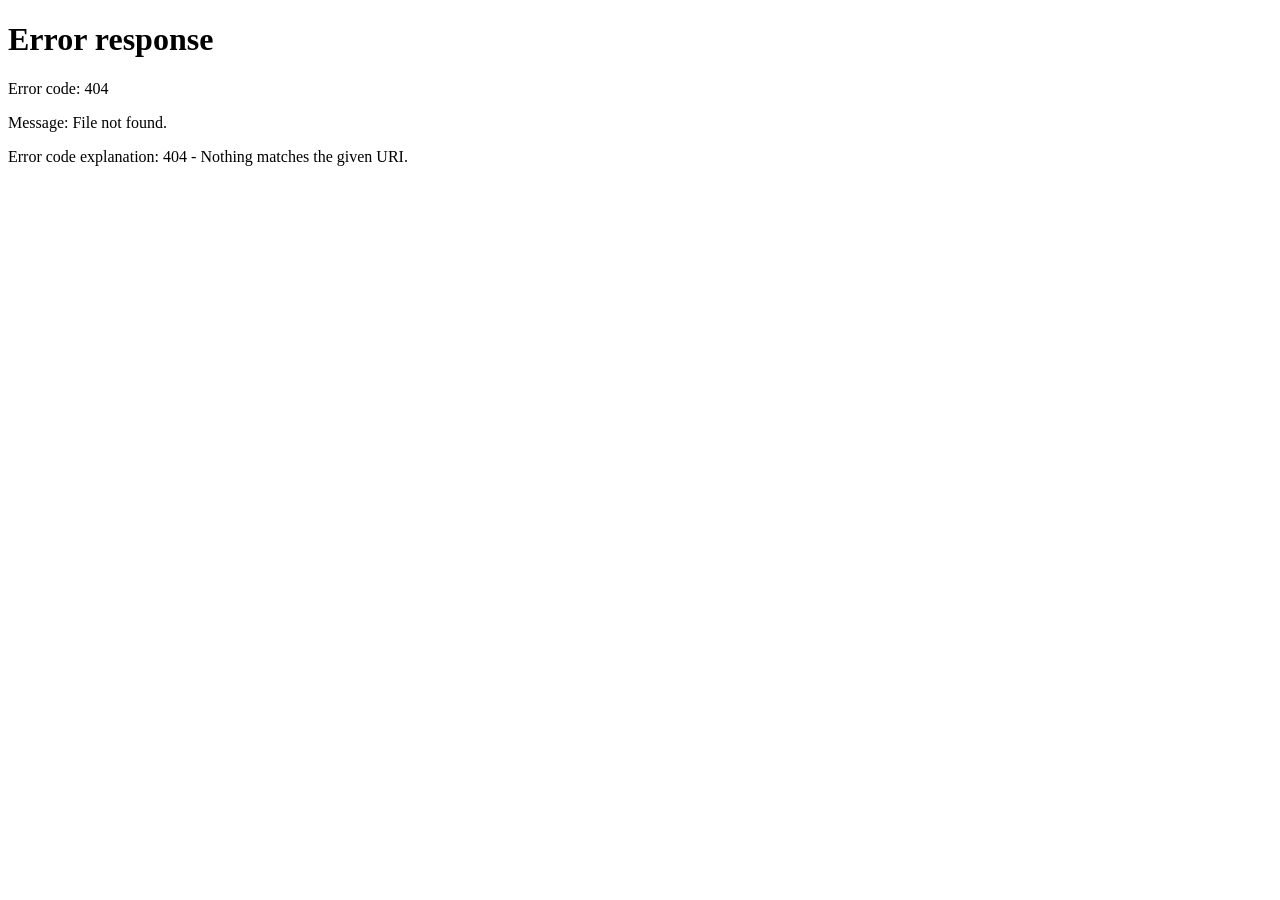
==== final/frontend/index.html @ 2bfef837 "feat(ingest): add NewsData.io real news ingestion, deduplication, and candidate integration" ====
<!doctype html>
<html lang="en">
  <head>
    <meta charset="UTF-8" />
    <meta name="viewport" content="width=device-width, initial-scale=1.0" />
    <meta name="theme-color" content="#0e0e0d" />
    <title>NeuroFeed</title>
    <link rel="preconnect" href="https://fonts.googleapis.com" />
    <link rel="preconnect" href="https://fonts.gstatic.com" crossorigin />
    <link href="https://fonts.googleapis.com/css2?family=Source+Serif+4:opsz,wght@8..60,400;8..60,600;8..60,700;8..60,900&family=Source+Sans+3:wght@400;500;600;700&display=swap" rel="stylesheet" />
    <link rel="stylesheet" href="styles.css" />
  </head>
  <body>
    <div class="app-layout">
    <!-- SIDEBAR — category quick-links, only relevant once the feed is open -->
    <aside class="sidebar hidden" id="sidebar">
      <div class="sidebar-brand">NeuroFeed</div>
      <nav class="sidebar-nav" id="sidebarCategories"></nav>
    </aside>
    <main class="shell">

      <!-- ░░ ONBOARDING ░░ -->
      <section class="panel onboarding" id="onboarding">
        <div class="ob-hero">
          <p class="ob-kicker">NeuroFeed</p>
          <h1>News that reads <em>you</em>.</h1>
          <p class="lede">Your feed adapts after every article you read — shaped quietly by attention, mood, time of day and location.</p>
        </div>

        <form id="onboardForm" class="form">
          <div class="form-section-label">Identity</div>
          <label>
            User ID
            <input name="user_id" placeholder="Leave blank to auto-generate" list="userOptions" />
            <datalist id="userOptions"></datalist>
          </label>

          <div class="form-section-label">Interests</div>
          <div id="interestOptions" class="checkbox-grid"></div>

          <div class="form-section-label">Context</div>
          <div class="grid-2">
            <label>
              Mood
              <input name="mood" placeholder="focused, curious…" value="curious" />
            </label>
            <label>
              Minutes available
              <input name="time_available" type="number" value="12" min="1" max="120" />
            </label>
          </div>
          <div class="grid-2">
            <label>
              Time of day
              <select name="time_of_day">
                <option>morning</option>
                <option>afternoon</option>
                <option>evening</option>
                <option>late_night</option>
              </select>
            </label>
            <label>
              Location
              <input name="location" value="India" />
            </label>
          </div>

          <div class="form-section-label">Tuning</div>
          <label>
            Exploration preference
            <div class="slider-row">
              <span class="slider-lo">Focused</span>
              <input name="exploration_preference" type="range" min="0" max="1" step="0.05" value="0.25" />
              <span class="slider-hi">Exploratory</span>
            </div>
          </label>
          <label>
            Sample click category
            <input name="sample_click" placeholder="technology" value="technology" />
          </label>

          <button type="submit" class="btn-primary btn-lg">Open my feed →</button>
        </form>
      </section>

      <!-- ░░ FEED ░░ -->
      <section class="feed hidden" id="feed">

        <!-- MASTHEAD -->
        <header class="masthead">
          <div class="masthead-row">
            <span class="wordmark">NeuroFeed</span>
            <div class="user-menu" id="userMenu">
              <button class="btn-user" id="userMenuBtn" type="button">
                <span id="userEmail">User</span>
              </button>
              <div class="menu-dropdown" id="menuDropdown" style="display: none;">
                <a href="#" id="meLink" class="menu-item">Me</a>
                <a href="#" id="settingsLink" class="menu-item">Settings</a>
                <a href="#" id="logoutLink" class="menu-item">Logout</a>
              </div>
            </div>
          </div>
          <div class="masthead-rule"></div>
        </header>

        <!-- MOOD BAR — tunes recommendations to how the user feels right now -->
        <section class="mood-bar">
          <span class="mood-bar-label">Feeling</span>
          <div class="mood-chips" id="moodChips"></div>
          <span class="mood-tuned hidden" id="moodTuned"></span>
        </section>

        <!-- LIVE NEWS — real articles via NewsAPI.org, opens the original source -->
        <section class="live-news-section hidden" id="liveNewsSection">
          <div class="live-news-head">
            <span class="live-dot small"></span>
            <h2>Live News</h2>
          </div>
          <div class="live-news-row" id="liveNewsRow"></div>
        </section>

        <!-- TRENDING NOW -->
        <section class="trending-section hidden" id="trendingSection">
          <div class="trending-head">
            <h2>Trending Now</h2>
          </div>
          <div class="trending-row" id="trendingRow"></div>
        </section>

        <!-- HERO ARTICLE — immersive full-bleed card: headline/excerpt/stats
             overlaid on the image via a bottom scrim, actions in a solid
             footer strip below (buttons need real contrast, not a busy
             gradient background). -->
        <article class="hero-article" id="card">
          <div class="hero-visual" id="heroVisual">
            <div class="hero-scrim"></div>
            <span class="live-badge"><span class="live-dot"></span>LIVE</span>
            <span class="hero-cat-watermark" id="heroWatermark">News</span>

            <div class="hero-overlay">
              <span id="category" class="hero-badge">Category</span>
              <h1 id="headline">Ready when you are.</h1>

              <div class="byline-row">
                <span class="byline" id="byline">NEUROFEED DESK</span>
                <span class="byline-sep">·</span>
                <span id="readTimer" class="byline-timer">just now</span>
              </div>

              <p id="abstract">Open your feed to get your first recommendation.</p>

              <div class="hero-stats" id="heroStats">
                <span class="hero-stat"><span class="hero-stat-icon">⏱</span><span id="statReadTime">– min read</span></span>
                <span class="hero-stat"><span class="hero-stat-icon">🎯</span><span id="statMatch">– match</span></span>
                <span class="hero-stat hero-stat-trending hidden" id="statTrending"><span class="hero-stat-icon">🔥</span>Trending</span>
              </div>
            </div>
          </div>

          <div class="hero-footer">
            <a id="url" href="#" target="_blank" rel="noreferrer" class="read-link hidden">Read full article ↗</a>

            <!-- Inline poll — appears after a while if attention drops -->
            <div id="pollPrompt" class="poll hidden">
              <p>Still with <strong>&ldquo;<span id="pollArticleName">this article</span>&rdquo;</strong>?</p>
              <div class="poll-btns">
                <button id="pollYes" class="btn-ghost">Yes</button>
                <button id="pollNo" class="btn-ghost">No</button>
              </div>
            </div>

            <div class="actions-row">
              <button id="skipBtn" class="action-link" title="Shortcut: D">Not interested <kbd>D</kbd></button>
              <span class="action-sep">·</span>
              <button id="likeBtn" class="action-link action-like" title="Shortcut: L">Useful <kbd>L</kbd></button>
              <span class="action-sep">·</span>
              <button id="nextBtn" class="action-link" title="Shortcut: N">Next article → <kbd>N</kbd></button>
            </div>
          </div>
        </article>

        <!-- LIVE UPDATES -->
        <section class="updates-section">
          <div class="updates-head">
            <span class="live-dot small"></span>
            <h2>Live Updates</h2>
          </div>
          <ol id="queueList" class="updates-list"></ol>
        </section>

      </section>

      <!-- Thin top-edge progress bar while a new batch of recommendations loads -->
      <div class="loading-bar" id="loadingBar"></div>

      <!-- Toasts (like/dislike confirmation, settings saved, errors) -->
      <div class="toast-stack" id="toastStack" role="status" aria-live="polite"></div>

      <!-- SETTINGS DRAWER -->
      <div class="settings-overlay hidden" id="settingsOverlay"></div>
      <aside class="settings-panel hidden" id="settingsPanel">
        <div class="settings-head">
          <h3>Settings</h3>
          <button class="settings-close" id="settingsClose" type="button" aria-label="Close settings">&times;</button>
        </div>
        <div class="settings-body">
          <div class="form-section-label">Interests</div>
          <div id="settingsInterestOptions" class="checkbox-grid"></div>

          <div class="form-section-label">Context</div>
          <label>
            Mood
            <input id="settingsMood" type="text" placeholder="curious, focused…" />
          </label>
          <label>
            Location
            <input id="settingsLocation" type="text" placeholder="India" />
          </label>

          <div class="form-section-label">Tuning</div>
          <label>
            Exploration preference
            <div class="slider-row">
              <span class="slider-lo">Focused</span>
              <input id="settingsExploration" type="range" min="0" max="1" step="0.05" value="0.25" />
              <span class="slider-hi">Exploratory</span>
            </div>
          </label>

          <div class="form-section-label">Privacy</div>
          <label class="toggle-row">
            <span>Attention tracking (camera)</span>
            <input id="settingsAttentionToggle" type="checkbox" class="toggle-input" />
          </label>
          <p class="settings-hint">Uses your webcam locally to gauge reading attention — nothing is recorded or uploaded, only a live score feeds your recommendations.</p>

          <button id="settingsSave" class="btn-primary btn-lg" type="button">Save settings</button>
        </div>
      </aside>

      <!-- ME PANEL — profile & stats, pulled from /user + /memory/summary -->
      <div class="settings-overlay hidden" id="meOverlay"></div>
      <aside class="settings-panel hidden" id="mePanel">
        <div class="settings-head">
          <h3>Me</h3>
          <button class="settings-close" id="meClose" type="button" aria-label="Close profile">&times;</button>
        </div>
        <div class="settings-body me-body" id="meBody">
          <p class="me-loading">Loading your profile…</p>
        </div>
      </aside>

    </main>
    </div>

    <script src="config.js"></script>
    <script src="app.js"></script>
  </body>
</html>
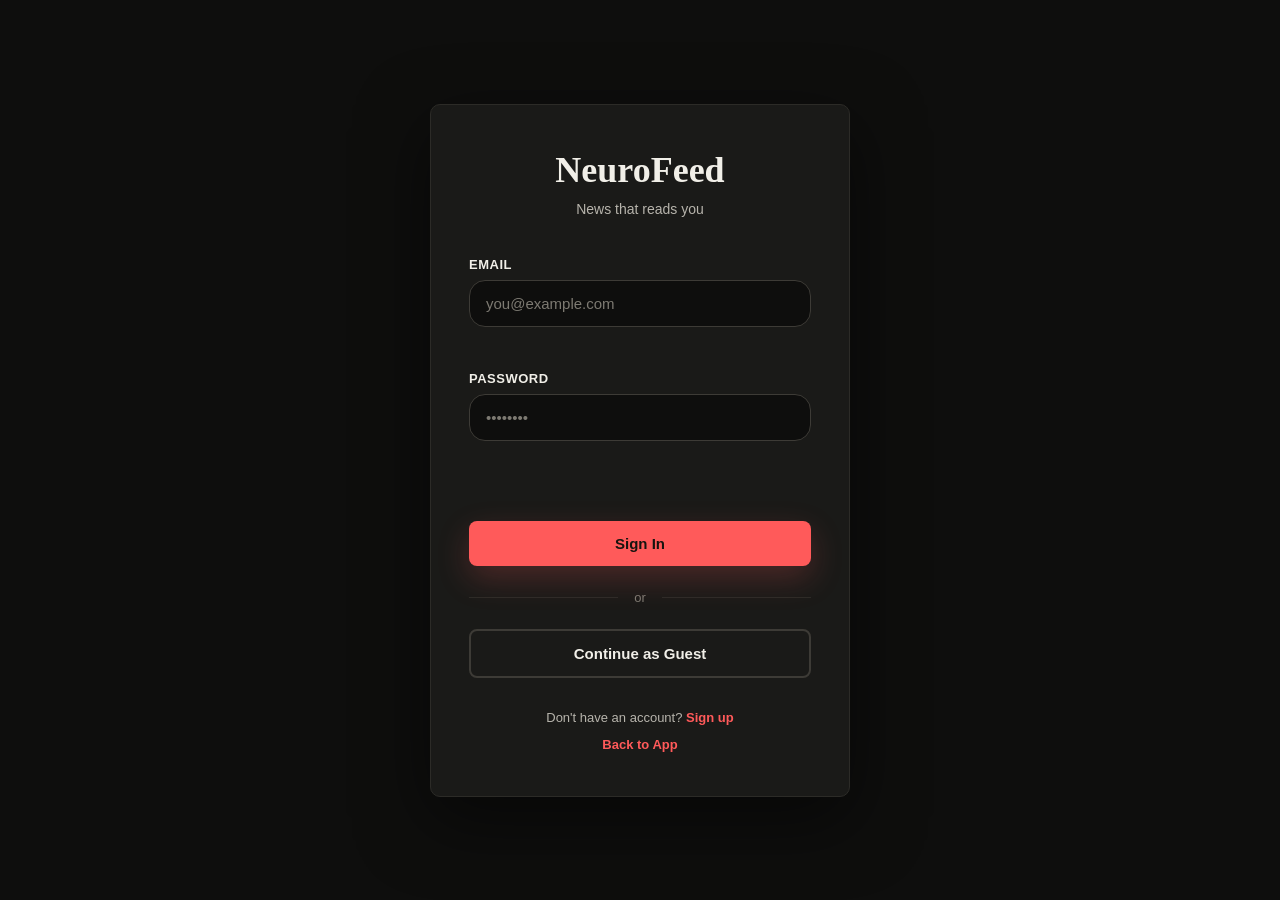
==== commit e6f1f5b2: "Initial commit: NeuroFeed local-first adaptive news feed recommender" ====
--- a/final/frontend/index.html
+++ b/final/frontend/index.html
@@ -143,7 +143,7 @@
               <h1 id="headline">Ready when you are.</h1>
 
               <div class="byline-row">
-                <span class="byline" id="byline">NEUROFEED DESK</span>
+                <span class="byline">NEUROFEED DESK</span>
                 <span class="byline-sep">·</span>
                 <span id="readTimer" class="byline-timer">just now</span>
               </div>
--- a/final/frontend/styles.css
+++ b/final/frontend/styles.css
@@ -0,0 +1,1234 @@
+/* ── Variables ─────────────────────────────────────────────── */
+/* Dark editorial theme — a broadsheet look, inverted: near-black page,
+   warm off-white "ink" text, the same masthead red as an accent. --paper
+   is the raised-surface color (cards, inputs, panels) one step lighter
+   than --bg, so layering still reads even without the light theme's
+   drop-shadow-heavy depth cues. */
+:root {
+  --bg:        #0e0e0d;
+  --paper:     #1a1a18;
+  --border:    #2c2b27;
+  --border2:   #3d3b36;
+
+  --red:       #ff5a5a;
+  --red-dim:   #ff5a5a1f;
+
+  --ink:       #f1efe8;
+  --ink2:      #b7b4ac;
+  --muted:     #7d7a72;
+
+  /* Toasts are a floating dark chip regardless of theme (they used to
+     piggyback on --ink for that in the light theme, but --ink is now
+     itself light — this keeps toasts a fixed dark surface either way). */
+  --toast-bg:  #232320;
+
+  --r-sm: 4px;
+  --r-md: 8px;
+
+  --serif: 'Source Serif 4', Georgia, 'Times New Roman', serif;
+  --sans:  'Source Sans 3', -apple-system, BlinkMacSystemFont, 'Segoe UI', sans-serif;
+}
+
+/* ── Reset ─────────────────────────────────────────────────── */
+*, *::before, *::after { box-sizing: border-box; margin: 0; padding: 0; }
+
+html { scroll-behavior: smooth; }
+
+/* ── Keyboard focus ────────────────────────────────────────── */
+/* :focus-visible (not :focus) so this only shows for keyboard/assistive
+   navigation, not every mouse click — buttons/links have no custom focus
+   style otherwise and would fall back to the browser's default blue ring,
+   which works but clashes with the theme. Inputs/selects keep their own
+   border-color focus treatment below. */
+a:focus-visible, button:focus-visible, [tabindex]:focus-visible {
+  outline: 2px solid var(--red);
+  outline-offset: 2px;
+}
+
+body {
+  min-height: 100vh;
+  background: var(--bg);
+  color: var(--ink);
+  font-family: var(--sans);
+  font-size: 15px;
+  line-height: 1.6;
+  -webkit-font-smoothing: antialiased;
+}
+
+.hidden { display: none !important; }
+
+/* ── App layout (sidebar + shell) ────────────────────────────── */
+.app-layout {
+  display: flex;
+  align-items: flex-start;
+  gap: 28px;
+  max-width: 1180px;
+  margin: 0 auto;
+  padding: 0 16px;
+}
+
+/* ── Sidebar ───────────────────────────────────────────────── */
+.sidebar {
+  width: 200px;
+  flex-shrink: 0;
+  position: sticky;
+  top: 24px;
+  margin-top: 28px;
+  background: var(--paper);
+  border: 1px solid var(--border);
+  border-radius: var(--r-md);
+  padding: 16px 12px;
+  display: flex;
+  flex-direction: column;
+  gap: 3px;
+  /* Depth: a raised panel, not a flat block sitting on the page. */
+  box-shadow: 0 1px 0 rgba(255,255,255,0.03) inset, 0 10px 30px rgba(0,0,0,0.35);
+}
+
+.sidebar-brand {
+  font-family: var(--serif);
+  font-weight: 700;
+  font-size: 1.05rem;
+  color: var(--ink);
+  padding: 2px 10px 14px;
+  border-bottom: 1px solid var(--border);
+  margin-bottom: 8px;
+}
+
+.sidebar-nav {
+  display: flex;
+  flex-direction: column;
+  gap: 2px;
+}
+
+.sidebar-link {
+  display: flex;
+  align-items: center;
+  gap: 9px;
+  padding: 9px 10px;
+  border-radius: var(--r-sm);
+  color: var(--ink2);
+  font-size: 0.85rem;
+  font-weight: 600;
+  text-transform: capitalize;
+  cursor: pointer;
+  border: none;
+  background: transparent;
+  text-align: left;
+  font-family: inherit;
+  transition: background 120ms, color 120ms, transform 120ms cubic-bezier(0.34, 1.56, 0.64, 1);
+}
+.sidebar-link:hover { background: var(--red-dim); color: var(--red); transform: translateX(2px); }
+.sidebar-link:active { transform: translateX(2px) scale(0.97); }
+.sidebar-link.active { background: var(--red); color: #17140f; box-shadow: 0 4px 14px -3px var(--red-dim); }
+
+.sidebar-link-dot {
+  width: 6px;
+  height: 6px;
+  border-radius: 50%;
+  background: currentColor;
+  opacity: 0.5;
+  flex-shrink: 0;
+}
+.sidebar-link.active .sidebar-link-dot { opacity: 1; }
+
+@media (max-width: 900px) {
+  /* No room for a fixed side column below this width — the sidebar
+     becomes a horizontal scrollable strip above the feed instead of
+     disappearing outright, so category browsing isn't desktop-only. */
+  .app-layout { display: block; padding: 0; }
+  .sidebar {
+    position: static;
+    width: auto;
+    margin: 0;
+    border-radius: 0;
+    border-width: 0 0 1px;
+    box-shadow: none;
+  }
+  .sidebar-brand { display: none; } /* redundant with the masthead wordmark right below it */
+  .sidebar-nav {
+    flex-direction: row;
+    overflow-x: auto;
+    gap: 6px;
+    padding: 2px 16px 12px;
+    scroll-snap-type: x proximity;
+  }
+  .sidebar-link {
+    flex: 0 0 auto;
+    scroll-snap-align: start;
+    border-radius: 100px;
+    border: 1px solid var(--border2);
+    padding: 6px 13px;
+  }
+  .sidebar-link:hover, .sidebar-link:active { transform: none; }
+  .sidebar-link.active { border-color: var(--red); }
+}
+
+/* ── Shell ─────────────────────────────────────────────────── */
+.shell {
+  width: min(760px, calc(100% - 32px));
+  margin: 0 auto;
+  padding: 28px 0 80px;
+}
+
+/* ── ONBOARDING ────────────────────────────────────────────── */
+.onboarding {
+  display: flex;
+  flex-direction: column;
+  gap: 32px;
+  padding-top: 24px;
+}
+
+.ob-kicker {
+  font-family: var(--sans);
+  font-size: 0.75rem;
+  font-weight: 700;
+  text-transform: uppercase;
+  letter-spacing: 0.14em;
+  color: var(--red);
+  margin-bottom: 10px;
+}
+
+.ob-hero h1 {
+  font-family: var(--serif);
+  font-size: clamp(2rem, 6vw, 2.9rem);
+  font-weight: 700;
+  line-height: 1.12;
+  color: var(--ink);
+  letter-spacing: -0.01em;
+}
+
+.ob-hero h1 em { font-style: italic; color: var(--red); }
+
+.lede {
+  color: var(--ink2);
+  font-family: var(--serif);
+  font-size: 1.05rem;
+  line-height: 1.6;
+  max-width: 46ch;
+  margin-top: 12px;
+}
+
+/* ── Form ──────────────────────────────────────────────────── */
+.form {
+  background: var(--paper);
+  border: 1px solid var(--border);
+  border-radius: var(--r-md);
+  padding: 26px;
+  display: flex;
+  flex-direction: column;
+  gap: 14px;
+}
+
+.form-section-label {
+  font-size: 0.68rem;
+  font-weight: 700;
+  text-transform: uppercase;
+  letter-spacing: 0.1em;
+  color: var(--muted);
+  padding-top: 8px;
+  border-top: 1px solid var(--border);
+  margin-top: 4px;
+}
+
+.form-section-label:first-child {
+  border-top: none;
+  margin-top: 0;
+  padding-top: 0;
+}
+
+label {
+  display: flex;
+  flex-direction: column;
+  gap: 6px;
+  font-size: 0.82rem;
+  font-weight: 600;
+  color: var(--ink2);
+}
+
+input, select {
+  width: 100%;
+  /* One step darker than the surrounding .form's --paper — an inset
+     look (vs. a raised one) reads better for text inputs in dark UIs. */
+  background: var(--bg);
+  border: 1px solid var(--border2);
+  border-radius: var(--r-sm);
+  padding: 10px 12px;
+  color: var(--ink);
+  font: inherit;
+  font-size: 0.9rem;
+  transition: border-color 160ms;
+  outline: none;
+}
+
+input:focus, select:focus { border-color: var(--red); }
+input::placeholder { color: var(--muted); }
+
+.checkbox-grid {
+  display: grid;
+  grid-template-columns: repeat(2, 1fr);
+  gap: 8px;
+}
+
+.checkbox-item {
+  display: flex;
+  align-items: center;
+  gap: 8px;
+  padding: 8px 11px;
+  background: var(--bg);
+  border: 1px solid var(--border2);
+  border-radius: var(--r-sm);
+  font-size: 0.85rem;
+  color: var(--ink2);
+  cursor: pointer;
+  transition: border-color 140ms, color 140ms;
+}
+
+.checkbox-item:hover { border-color: var(--red); color: var(--ink); }
+.checkbox-item input[type="checkbox"] { width: auto; accent-color: var(--red); }
+
+.grid-2 { display: grid; grid-template-columns: repeat(2, 1fr); gap: 12px; }
+
+.slider-row { display: flex; align-items: center; gap: 10px; }
+.slider-lo, .slider-hi { font-size: 0.75rem; color: var(--muted); white-space: nowrap; }
+input[type="range"] { flex: 1; accent-color: var(--red); padding: 0; height: 4px; }
+
+/* ── Buttons ───────────────────────────────────────────────── */
+button, .btn-primary {
+  cursor: pointer;
+  border: none;
+  font: inherit;
+  font-weight: 700;
+  border-radius: var(--r-sm);
+  transition: filter 120ms ease, transform 120ms cubic-bezier(0.34, 1.56, 0.64, 1);
+}
+button:hover { filter: brightness(1.08); }
+button:active { filter: brightness(0.9); transform: scale(0.96); }
+
+.btn-primary {
+  background: var(--red);
+  /* --red is tuned bright for text-on-dark-bg legibility elsewhere in
+     this theme, which means white text on top of it as a *background*
+     falls short of WCAG AA (~3:1) — near-black reads much better here. */
+  color: #17140f;
+  padding: 13px 22px;
+  font-size: 0.92rem;
+  font-weight: 700;
+  border-radius: var(--r-sm);
+  box-shadow: 0 8px 20px -4px var(--red-dim), 0 2px 4px rgba(0,0,0,0.3);
+}
+.btn-primary:hover { box-shadow: 0 10px 26px -4px var(--red-dim), 0 2px 6px rgba(0,0,0,0.35); }
+
+.btn-lg { padding: 14px 24px; font-size: 0.98rem; }
+
+.btn-ghost {
+  background: var(--paper);
+  border: 1px solid var(--border2);
+  color: var(--ink2);
+  padding: 7px 16px;
+  font-size: 0.82rem;
+}
+.btn-ghost:hover { border-color: var(--red); color: var(--red); }
+
+/* ── User Menu ─────────────────────────────────────────────── */
+.user-menu { position: relative; display: flex; align-items: center; }
+
+.btn-user {
+  background: transparent;
+  border: 1px solid var(--border2);
+  color: var(--ink2);
+  padding: 6px 14px;
+  font-size: 0.78rem;
+  font-weight: 600;
+  border-radius: 100px;
+  cursor: pointer;
+}
+.btn-user:hover { border-color: var(--red); color: var(--red); }
+
+.menu-dropdown {
+  position: absolute;
+  top: 100%;
+  right: 0;
+  margin-top: 8px;
+  background: var(--paper);
+  border: 1px solid var(--border);
+  border-radius: var(--r-sm);
+  min-width: 140px;
+  box-shadow: 0 8px 24px rgba(0,0,0,0.35);
+  z-index: 100;
+}
+
+.menu-item {
+  display: block;
+  padding: 10px 16px;
+  color: var(--ink2);
+  text-decoration: none;
+  font-size: 0.85rem;
+}
+.menu-item:hover { background: var(--paper); color: var(--red); }
+
+/* ── FEED LAYOUT ───────────────────────────────────────────── */
+.feed { display: flex; flex-direction: column; gap: 6px; }
+
+/* ── Masthead ──────────────────────────────────────────────── */
+.masthead-row {
+  display: flex;
+  align-items: center;
+  justify-content: space-between;
+  padding: 4px 0 14px;
+}
+
+.wordmark {
+  font-family: var(--serif);
+  font-weight: 700;
+  font-size: 1.5rem;
+  letter-spacing: -0.01em;
+  color: var(--ink);
+}
+
+.masthead-rule {
+  height: 3px;
+  background: var(--ink);
+  margin-bottom: 26px;
+}
+.masthead-rule::after { content: ""; }
+
+/* ── Mood bar ──────────────────────────────────────────────── */
+.mood-bar {
+  display: flex;
+  align-items: center;
+  gap: 10px;
+  margin-bottom: 22px;
+  flex-wrap: wrap;
+}
+
+.mood-bar-label {
+  font-size: 0.72rem;
+  font-weight: 700;
+  text-transform: uppercase;
+  letter-spacing: 0.08em;
+  color: var(--muted);
+  flex-shrink: 0;
+}
+
+.mood-chips {
+  display: flex;
+  gap: 6px;
+  flex-wrap: wrap;
+}
+
+.mood-chip {
+  display: inline-flex;
+  align-items: center;
+  gap: 5px;
+  background: transparent;
+  border: 1px solid var(--border2);
+  color: var(--ink2);
+  padding: 5px 11px;
+  font-size: 0.78rem;
+  font-family: var(--sans);
+  border-radius: 100px;
+  cursor: pointer;
+  transition: border-color 120ms ease, color 120ms ease, background 120ms ease,
+              transform 120ms cubic-bezier(0.34, 1.56, 0.64, 1);
+}
+.mood-chip:hover { border-color: var(--red); color: var(--red); }
+.mood-chip.active {
+  background: var(--red);
+  border-color: var(--red);
+  color: #17140f;
+  box-shadow: 0 4px 14px -3px var(--red-dim);
+}
+
+.mood-tuned {
+  font-size: 0.76rem;
+  color: var(--muted);
+  font-style: italic;
+}
+
+/* ── Hero article ──────────────────────────────────────────── */
+.hero-article {
+  display: flex;
+  flex-direction: column;
+  animation: card-in 260ms ease;
+  /* One unified card: image, headline and content all inside a single
+     bordered surface, instead of the visual floating separately above
+     loose text. overflow:hidden clips hero-visual's square top corners
+     into this card's rounded ones. */
+  background: var(--paper);
+  border: 1px solid var(--border);
+  border-radius: var(--r-md);
+  overflow: hidden;
+  /* Layered shadow (tight+dark close in, soft+wide further out) reads as
+     real elevation off the page, not just a flat bordered box. */
+  box-shadow: 0 1px 2px rgba(0,0,0,0.3), 0 20px 45px -10px rgba(0,0,0,0.55);
+}
+
+/* Solid footer strip below the image for the action buttons — buttons
+   need real contrast against a flat surface, not a busy image/gradient
+   background, so these stay off the overlay entirely. */
+.hero-footer {
+  display: flex;
+  flex-direction: column;
+  gap: 14px;
+  padding: 18px 20px 20px;
+}
+
+@keyframes card-in {
+  from { opacity: 0; transform: translateY(8px); }
+  to   { opacity: 1; transform: translateY(0); }
+}
+
+.hero-visual {
+  position: relative;
+  /* No border-radius of its own — it's flush against the top of
+     .hero-article, which clips it via overflow:hidden instead. */
+  min-height: 460px;
+  display: flex;
+  flex-direction: column;
+  justify-content: flex-end;
+  overflow: hidden;
+  background: linear-gradient(135deg, var(--hc1, #2a2a2a), var(--hc2, #4a4a4a));
+  /* Mouse-tracked 3D tilt (see app.js::initHeroTilt) — this element only,
+     not the outer .hero-article, so it never fights that card's own
+     slide-transition transform when a card change happens mid-hover. */
+  transition: transform 400ms cubic-bezier(0.22, 1, 0.36, 1);
+  will-change: transform;
+}
+
+/* Bottom-anchored scrim so the overlaid headline/excerpt/stats stay
+   readable over any category gradient — dark and near-opaque low, fading
+   to fully transparent by the upper third so the image still reads. */
+.hero-scrim {
+  position: absolute;
+  inset: 0;
+  z-index: 1;
+  pointer-events: none;
+  background: linear-gradient(
+    to top,
+    rgba(8, 7, 6, 0.95) 0%,
+    rgba(8, 7, 6, 0.78) 32%,
+    rgba(8, 7, 6, 0.25) 65%,
+    rgba(8, 7, 6, 0) 100%
+  );
+}
+
+.hero-overlay {
+  position: relative;
+  z-index: 2;
+  display: flex;
+  flex-direction: column;
+  gap: 10px;
+  padding: 20px;
+}
+
+.hero-cat-watermark {
+  position: absolute;
+  top: 14px;
+  right: 18px;
+  z-index: 0;
+  font-family: var(--serif);
+  font-weight: 700;
+  font-size: 3.4rem;
+  color: rgba(255,255,255,0.12);
+  text-transform: capitalize;
+  line-height: 1;
+  pointer-events: none;
+  max-width: 70%;
+  text-align: right;
+}
+
+.live-badge {
+  /* Absolute, not flex-flow — .hero-visual is justify-content:flex-end
+     (it packs its flex children at the bottom for the overlay), so a
+     normal-flow badge would get pulled down and sit right above the
+     overlay instead of floating at the top of the card like it should. */
+  position: absolute;
+  top: 16px;
+  left: 16px;
+  z-index: 2;
+  display: inline-flex;
+  align-items: center;
+  gap: 6px;
+  background: var(--red);
+  color: #17140f;
+  font-size: 0.72rem;
+  font-weight: 800;
+  letter-spacing: 0.06em;
+  padding: 4px 10px 4px 8px;
+  border-radius: 3px;
+}
+
+.live-dot {
+  width: 6px;
+  height: 6px;
+  border-radius: 50%;
+  background: #fff;
+  animation: pulse-dot 1.4s ease infinite;
+}
+
+.live-dot.small { width: 8px; height: 8px; background: var(--red); animation: pulse-dot 1.4s ease infinite; }
+
+@keyframes pulse-dot { 0%, 100% { opacity: 1; } 50% { opacity: 0.35; } }
+
+.hero-badge {
+  display: inline-block;
+  font-size: 0.72rem;
+  font-weight: 800;
+  text-transform: uppercase;
+  letter-spacing: 0.06em;
+  color: #17140f;
+  background: var(--red);
+  padding: 4px 12px;
+  border-radius: 100px;
+  width: fit-content;
+}
+
+.hero-stats {
+  display: flex;
+  flex-wrap: wrap;
+  gap: 16px;
+  margin-top: 2px;
+}
+
+.hero-stat {
+  display: inline-flex;
+  align-items: center;
+  gap: 6px;
+  font-size: 0.8rem;
+  font-weight: 600;
+  color: var(--ink2);
+}
+
+.hero-stat-icon { font-size: 0.9rem; line-height: 1; }
+
+.hero-stat-trending { color: var(--red); }
+
+#headline {
+  font-family: var(--serif);
+  font-size: clamp(1.6rem, 4.2vw, 2.35rem);
+  font-weight: 700;
+  line-height: 1.14;
+  letter-spacing: -0.01em;
+  color: var(--ink);
+}
+
+.byline-row {
+  display: flex;
+  align-items: center;
+  gap: 8px;
+  font-size: 0.74rem;
+  color: var(--muted);
+}
+
+.byline { font-weight: 700; letter-spacing: 0.04em; color: var(--ink2); }
+.byline-sep { color: var(--border2); }
+
+#abstract {
+  color: var(--ink2);
+  font-family: var(--serif);
+  line-height: 1.7;
+  font-size: 1.02rem;
+}
+
+.read-link {
+  color: var(--red);
+  font-weight: 600;
+  font-size: 0.85rem;
+  text-decoration: none;
+  width: fit-content;
+}
+.read-link:hover { text-decoration: underline; }
+
+/* ── Actions row ───────────────────────────────────────────── */
+.actions-row {
+  display: flex;
+  align-items: center;
+  gap: 10px;
+  padding-top: 6px;
+  border-top: 1px solid var(--border);
+  margin-top: 6px;
+}
+
+.action-link {
+  background: none;
+  border: none;
+  padding: 10px 2px;
+  font-family: var(--sans);
+  font-size: 0.85rem;
+  font-weight: 700;
+  color: var(--ink2);
+}
+.action-link:hover { color: var(--red); filter: none; }
+.action-like { color: var(--red); }
+.action-sep { color: var(--border2); }
+
+.action-link kbd {
+  display: inline-block;
+  margin-left: 4px;
+  font-family: var(--sans);
+  font-size: 0.66rem;
+  font-weight: 700;
+  color: var(--muted);
+  border: 1px solid var(--border2);
+  border-radius: 3px;
+  padding: 1px 5px;
+  vertical-align: middle;
+}
+.action-link:hover kbd { color: var(--red); border-color: var(--red); }
+
+/* ── Poll (inline, understated) ───────────────────────────── */
+.poll {
+  background: var(--paper);
+  border: 1px solid var(--border);
+  border-left: 3px solid var(--red);
+  border-radius: var(--r-sm);
+  padding: 12px 16px;
+  display: flex;
+  align-items: center;
+  justify-content: space-between;
+  gap: 14px;
+  flex-wrap: wrap;
+}
+
+.poll p { color: var(--ink2); font-size: 0.88rem; margin: 0; }
+.poll-btns { display: flex; gap: 8px; }
+
+/* ── Live Updates ──────────────────────────────────────────── */
+.updates-section {
+  margin-top: 30px;
+  padding-top: 18px;
+  border-top: 3px solid var(--ink);
+}
+
+.updates-head {
+  display: flex;
+  align-items: center;
+  gap: 8px;
+  margin-bottom: 4px;
+}
+
+.updates-head h2 {
+  font-family: var(--serif);
+  font-size: 1.15rem;
+  font-weight: 700;
+  color: var(--red);
+}
+
+.updates-list {
+  list-style: none;
+  padding-left: 0;
+}
+
+.updates-list li {
+  display: flex;
+  gap: 10px;
+  padding: 14px 0;
+  border-top: 1px solid var(--border);
+  cursor: pointer;
+  transition: background 120ms, transform 120ms cubic-bezier(0.34, 1.56, 0.64, 1);
+}
+
+.updates-list li:hover { background: var(--red-dim); }
+.updates-list li:active { transform: scale(0.985); }
+
+.updates-list li.active .update-headline { color: var(--red); }
+
+.update-cat {
+  flex-shrink: 0;
+  font-size: 0.68rem;
+  font-weight: 700;
+  text-transform: uppercase;
+  letter-spacing: 0.05em;
+  color: var(--muted);
+  width: 84px;
+  padding-top: 2px;
+}
+
+.update-headline {
+  font-size: 0.92rem;
+  font-weight: 600;
+  color: var(--ink);
+  line-height: 1.4;
+}
+
+/* ── Card transition (slide out old / slide in new) ─────────── */
+.hero-article {
+  transition: opacity 280ms cubic-bezier(0.22, 1, 0.36, 1),
+              transform 280ms cubic-bezier(0.22, 1, 0.36, 1);
+}
+.hero-article.card-slide-out {
+  opacity: 0;
+  transform: translateX(-48px) scale(0.97);
+}
+.hero-article.card-slide-in {
+  opacity: 0;
+  transform: translateX(48px) scale(0.97);
+  transition: none;
+}
+
+/* A brief red glow around the hero visual when a new card lands — a
+   clear "something just changed" cue, whether the change came from a
+   manual click or an automatic attention-driven skip. */
+.hero-visual.card-flash {
+  animation: hero-flash 650ms ease-out;
+}
+@keyframes hero-flash {
+  0%   { box-shadow: 0 0 0 3px var(--red), 0 0 28px 4px var(--red-dim); }
+  100% { box-shadow: 0 0 0 3px transparent, 0 0 28px 4px transparent; }
+}
+
+/* ── Trending Now ──────────────────────────────────────────── */
+.trending-section {
+  margin-bottom: 22px;
+}
+
+.trending-head {
+  margin-bottom: 10px;
+}
+
+.trending-head h2 {
+  font-family: var(--serif);
+  font-size: 0.95rem;
+  font-weight: 700;
+  text-transform: uppercase;
+  letter-spacing: 0.08em;
+  color: var(--ink2);
+}
+
+.trending-row {
+  display: flex;
+  gap: 12px;
+  overflow-x: auto;
+  padding-bottom: 4px;
+  scroll-snap-type: x proximity;
+}
+
+.trending-card {
+  flex: 0 0 auto;
+  scroll-snap-align: start;
+  width: 200px;
+  background: var(--paper);
+  border: 1px solid var(--border);
+  border-radius: var(--r-sm);
+  padding: 12px 14px;
+  display: flex;
+  flex-direction: column;
+  gap: 6px;
+  cursor: pointer;
+  text-decoration: none;
+  color: inherit;
+  transition: border-color 140ms, transform 140ms, box-shadow 140ms;
+}
+
+.trending-card:hover {
+  border-color: var(--red);
+  transform: translateY(-4px);
+  box-shadow: 0 14px 28px -8px rgba(0,0,0,0.5);
+}
+.trending-card:active { transform: translateY(-2px) scale(0.97); }
+
+.trending-card-cat {
+  font-size: 0.64rem;
+  font-weight: 700;
+  text-transform: uppercase;
+  letter-spacing: 0.06em;
+  color: var(--red);
+}
+
+.trending-card-headline {
+  font-size: 0.82rem;
+  font-weight: 600;
+  line-height: 1.35;
+  color: var(--ink);
+  display: -webkit-box;
+  -webkit-line-clamp: 3;
+  -webkit-box-orient: vertical;
+  overflow: hidden;
+}
+
+/* ── Live News (real articles via NewsAPI.org, live_news.py) ────── */
+.live-news-section { margin-bottom: 22px; }
+
+.live-news-head {
+  display: flex;
+  align-items: center;
+  gap: 8px;
+  margin-bottom: 10px;
+}
+
+.live-news-head h2 {
+  font-family: var(--serif);
+  font-size: 0.95rem;
+  font-weight: 700;
+  text-transform: uppercase;
+  letter-spacing: 0.08em;
+  color: var(--ink2);
+}
+
+.live-news-row {
+  display: flex;
+  gap: 12px;
+  overflow-x: auto;
+  padding-bottom: 4px;
+  scroll-snap-type: x proximity;
+}
+
+.live-news-card {
+  flex: 0 0 auto;
+  scroll-snap-align: start;
+  width: 220px;
+  background: var(--paper);
+  border: 1px solid var(--border);
+  border-radius: var(--r-sm);
+  overflow: hidden;
+  display: flex;
+  flex-direction: column;
+  text-decoration: none;
+  color: inherit;
+  transition: border-color 140ms, transform 140ms, box-shadow 140ms;
+}
+.live-news-card:hover {
+  border-color: var(--red);
+  transform: translateY(-4px);
+  box-shadow: 0 14px 28px -8px rgba(0,0,0,0.5);
+}
+.live-news-card:active { transform: translateY(-2px) scale(0.97); }
+
+.live-news-img {
+  width: 100%;
+  height: 110px;
+  object-fit: cover;
+  background: var(--border);
+  display: block;
+}
+
+.live-news-body {
+  padding: 10px 12px 12px;
+  display: flex;
+  flex-direction: column;
+  gap: 5px;
+}
+
+.live-news-source {
+  font-size: 0.64rem;
+  font-weight: 700;
+  text-transform: uppercase;
+  letter-spacing: 0.06em;
+  color: var(--red);
+}
+
+.live-news-headline {
+  font-size: 0.82rem;
+  font-weight: 600;
+  line-height: 1.35;
+  color: var(--ink);
+  display: -webkit-box;
+  -webkit-line-clamp: 3;
+  -webkit-box-orient: vertical;
+  overflow: hidden;
+}
+
+/* ── Loading bar ───────────────────────────────────────────── */
+.loading-bar {
+  position: fixed;
+  top: 0;
+  left: 0;
+  height: 3px;
+  width: 0%;
+  background: var(--red);
+  z-index: 1000;
+  opacity: 0;
+  transition: width 320ms ease, opacity 200ms ease;
+}
+
+.loading-bar.active {
+  width: 70%;
+  opacity: 1;
+}
+
+.loading-bar.done {
+  width: 100%;
+  opacity: 0;
+}
+
+/* ── Toasts ────────────────────────────────────────────────── */
+.toast-stack {
+  position: fixed;
+  bottom: 20px;
+  right: 20px;
+  display: flex;
+  flex-direction: column;
+  gap: 8px;
+  z-index: 1000;
+  max-width: min(320px, calc(100vw - 40px));
+}
+
+.toast {
+  background: var(--toast-bg);
+  color: #fff;
+  padding: 12px 16px;
+  border-radius: var(--r-sm);
+  font-size: 0.85rem;
+  font-weight: 600;
+  box-shadow: 0 8px 24px rgba(0,0,0,0.4);
+  animation: toast-in 220ms ease;
+  border-left: 3px solid var(--red);
+}
+
+.toast.toast-success { border-left-color: #2f9e5c; }
+.toast.toast-error { border-left-color: #d94a4a; }
+
+.toast.toast-out {
+  animation: toast-out 200ms ease forwards;
+}
+
+/* A repeat of the same message bumps this instead of stacking a
+   duplicate toast — a brief scale pulse instead of showing the same
+   text twice. */
+.toast.toast-flash {
+  animation: toast-flash 260ms ease;
+}
+@keyframes toast-flash {
+  0%   { transform: scale(1); }
+  40%  { transform: scale(1.035); }
+  100% { transform: scale(1); }
+}
+
+@keyframes toast-in {
+  from { opacity: 0; transform: translateY(8px); }
+  to   { opacity: 1; transform: translateY(0); }
+}
+
+@keyframes toast-out {
+  from { opacity: 1; transform: translateY(0); }
+  to   { opacity: 0; transform: translateY(8px); }
+}
+
+/* ── Settings drawer ───────────────────────────────────────── */
+.settings-overlay {
+  position: fixed;
+  inset: 0;
+  background: rgba(0, 0, 0, 0.6);
+  z-index: 900;
+  animation: overlay-in 180ms ease;
+}
+
+@keyframes overlay-in {
+  from { opacity: 0; }
+  to   { opacity: 1; }
+}
+
+.settings-panel {
+  position: fixed;
+  top: 0;
+  right: 0;
+  bottom: 0;
+  width: min(380px, 100vw);
+  background: var(--paper);
+  border-left: 1px solid var(--border);
+  z-index: 901;
+  display: flex;
+  flex-direction: column;
+  box-shadow: -12px 0 40px rgba(0,0,0,0.5);
+  animation: panel-in 220ms ease;
+}
+
+@keyframes panel-in {
+  from { transform: translateX(100%); }
+  to   { transform: translateX(0); }
+}
+
+.settings-head {
+  display: flex;
+  align-items: center;
+  justify-content: space-between;
+  padding: 18px 20px;
+  border-bottom: 1px solid var(--border);
+}
+
+.settings-head h3 {
+  font-family: var(--serif);
+  font-size: 1.2rem;
+  font-weight: 700;
+}
+
+.settings-close {
+  background: none;
+  border: none;
+  font-size: 1.4rem;
+  line-height: 1;
+  color: var(--muted);
+  padding: 4px 8px;
+}
+.settings-close:hover { color: var(--red); }
+
+.settings-body {
+  padding: 20px;
+  display: flex;
+  flex-direction: column;
+  gap: 14px;
+  overflow-y: auto;
+}
+
+.settings-hint {
+  font-size: 0.76rem;
+  color: var(--muted);
+  line-height: 1.5;
+  margin-top: -6px;
+}
+
+/* ── Me panel ──────────────────────────────────────────────── */
+.me-body {
+  display: flex;
+  flex-direction: column;
+  gap: 14px;
+}
+
+.me-loading { color: var(--muted); font-size: 0.88rem; }
+
+.me-header {
+  display: flex;
+  flex-direction: column;
+  gap: 4px;
+  padding-bottom: 14px;
+  border-bottom: 1px solid var(--border);
+}
+
+.me-id {
+  font-family: var(--serif);
+  font-weight: 700;
+  font-size: 1.3rem;
+  color: var(--ink);
+}
+
+.me-meta {
+  font-size: 0.82rem;
+  color: var(--ink2);
+  text-transform: capitalize;
+}
+
+.me-stats {
+  display: grid;
+  grid-template-columns: repeat(3, 1fr);
+  gap: 10px;
+}
+
+.me-stat {
+  display: flex;
+  flex-direction: column;
+  align-items: center;
+  gap: 2px;
+  background: var(--bg);
+  border: 1px solid var(--border);
+  border-radius: var(--r-sm);
+  padding: 14px 6px;
+  text-align: center;
+}
+
+.me-stat-value {
+  font-family: var(--serif);
+  font-weight: 700;
+  font-size: 1.3rem;
+  color: var(--red);
+}
+
+.me-stat-label {
+  font-size: 0.68rem;
+  text-transform: uppercase;
+  letter-spacing: 0.05em;
+  color: var(--muted);
+}
+
+.me-chip-row { display: flex; flex-wrap: wrap; gap: 6px; }
+
+.me-chip {
+  padding: 5px 11px;
+  border-radius: 100px;
+  border: 1px solid var(--border2);
+  font-size: 0.78rem;
+  font-weight: 600;
+  color: var(--ink2);
+  text-transform: capitalize;
+  background: var(--bg);
+}
+.me-chip-rising { border-color: #2f9e5c; color: #4fc27c; }
+.me-chip-fading { border-color: var(--border2); color: var(--muted); }
+
+.me-empty { font-size: 0.82rem; color: var(--muted); font-style: italic; }
+
+.me-related { display: flex; flex-direction: column; gap: 8px; }
+
+.me-related-row {
+  display: flex;
+  align-items: baseline;
+  gap: 8px;
+  font-size: 0.82rem;
+}
+.me-related-from { font-weight: 700; color: var(--ink); text-transform: capitalize; }
+.me-related-arrow { color: var(--red); }
+.me-related-to { color: var(--ink2); text-transform: capitalize; }
+
+.me-since {
+  font-size: 0.76rem;
+  color: var(--muted);
+  padding-top: 6px;
+  border-top: 1px solid var(--border);
+}
+
+.toggle-row {
+  flex-direction: row !important;
+  align-items: center;
+  justify-content: space-between;
+  gap: 12px;
+}
+
+.toggle-input {
+  appearance: none;
+  width: 38px;
+  height: 22px;
+  border-radius: 100px;
+  background: var(--border2);
+  position: relative;
+  cursor: pointer;
+  flex-shrink: 0;
+  transition: background 160ms;
+}
+
+.toggle-input::after {
+  content: "";
+  position: absolute;
+  top: 2px;
+  left: 2px;
+  width: 18px;
+  height: 18px;
+  border-radius: 50%;
+  background: #fff;
+  transition: transform 160ms;
+  box-shadow: 0 1px 3px rgba(0,0,0,0.3);
+}
+
+.toggle-input:checked {
+  background: var(--red);
+}
+.toggle-input:checked::after {
+  transform: translateX(16px);
+}
+
+/* ── Scrollbar ─────────────────────────────────────────────── */
+::-webkit-scrollbar { width: 8px; }
+::-webkit-scrollbar-track { background: var(--bg); }
+::-webkit-scrollbar-thumb { background: var(--border2); border-radius: 4px; }
+
+/* ── Responsive ────────────────────────────────────────────── */
+@media (max-width: 540px) {
+  .grid-2 { grid-template-columns: 1fr; }
+  .checkbox-grid { grid-template-columns: 1fr; }
+  .update-cat { width: 64px; }
+  .trending-card { width: 160px; }
+  .live-news-card { width: 160px; }
+  .settings-panel { width: 100vw; }
+  /* Immersive full-bleed hero looks great at 460px on desktop; on a phone
+     that's a lot of scroll before reaching the actions row. */
+  .hero-visual { min-height: 380px; }
+}
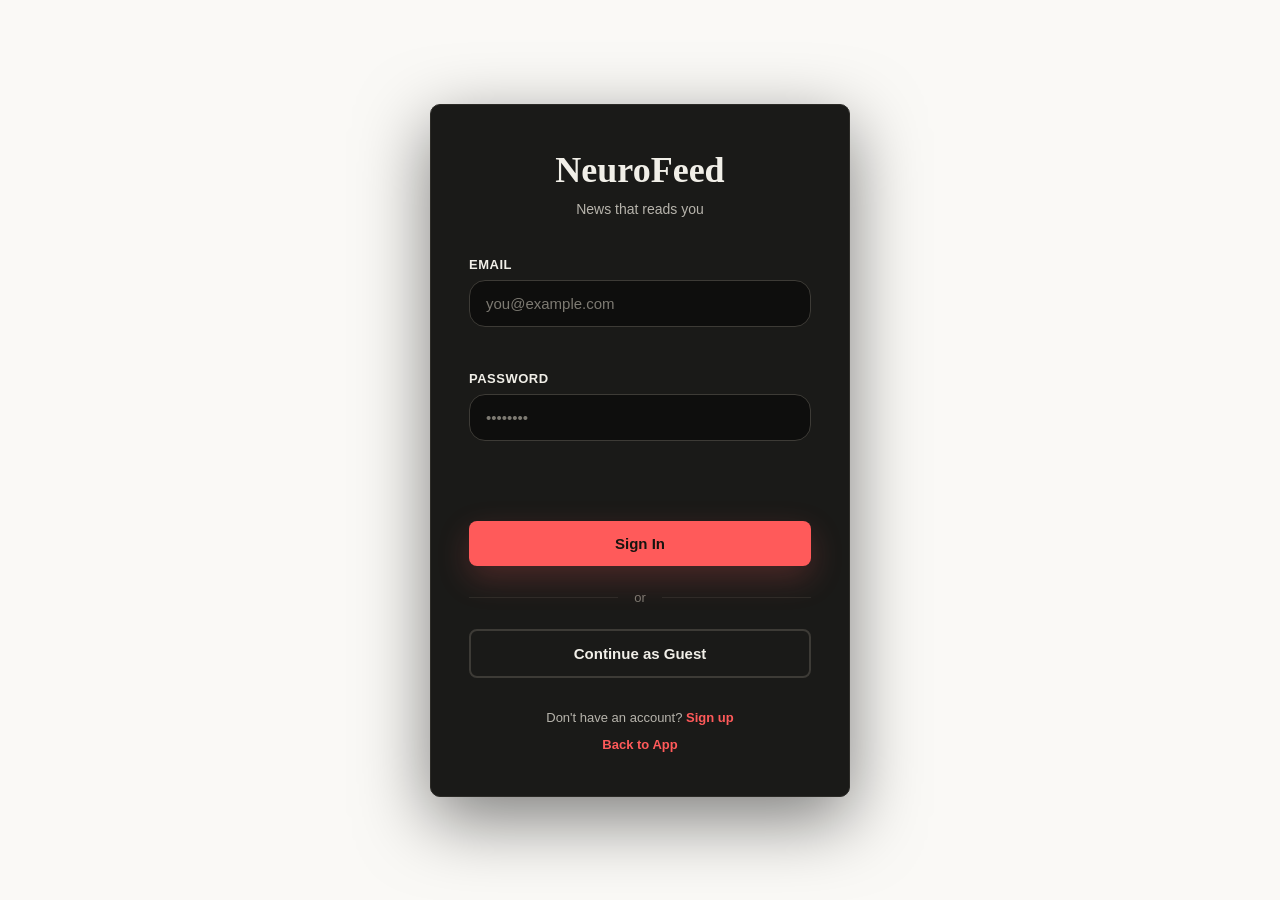
==== commit 5cc6647c: "feat(frontend): redesign as zero-icon editorial newspaper with light/dark theme" ====
--- a/final/frontend/index.html
+++ b/final/frontend/index.html
@@ -79,7 +79,7 @@
             <input name="sample_click" placeholder="technology" value="technology" />
           </label>
 
-          <button type="submit" class="btn-primary btn-lg">Open my feed →</button>
+          <button type="submit" class="btn-primary btn-lg">Open my feed</button>
         </form>
       </section>
 
@@ -89,7 +89,11 @@
         <!-- MASTHEAD -->
         <header class="masthead">
           <div class="masthead-row">
-            <span class="wordmark">NeuroFeed</span>
+            <div class="masthead-brand">
+              <span class="wordmark">NeuroFeed</span>
+              <span id="catalogStatus" class="catalog-status-badge">Updated: Just now</span>
+            </div>
+            <button class="theme-toggle" id="themeToggle" type="button">Dark mode</button>
             <div class="user-menu" id="userMenu">
               <button class="btn-user" id="userMenuBtn" type="button">
                 <span id="userEmail">User</span>
@@ -104,6 +108,11 @@
           <div class="masthead-rule"></div>
         </header>
 
+        <!-- STALE WINDOW BANNER -->
+        <div id="staleWindowBanner" class="stale-window-banner hidden">
+          <span>Archive Edition — Showing older articles because latest refresh has not run yet.</span>
+        </div>
+
         <!-- MOOD BAR — tunes recommendations to how the user feels right now -->
         <section class="mood-bar">
           <span class="mood-bar-label">Feeling</span>
@@ -114,7 +123,6 @@
         <!-- LIVE NEWS — real articles via NewsAPI.org, opens the original source -->
         <section class="live-news-section hidden" id="liveNewsSection">
           <div class="live-news-head">
-            <span class="live-dot small"></span>
             <h2>Live News</h2>
           </div>
           <div class="live-news-row" id="liveNewsRow"></div>
@@ -135,7 +143,7 @@
         <article class="hero-article" id="card">
           <div class="hero-visual" id="heroVisual">
             <div class="hero-scrim"></div>
-            <span class="live-badge"><span class="live-dot"></span>LIVE</span>
+            <span class="live-badge" style="display:none"><span class="live-dot"></span>LIVE</span>
             <span class="hero-cat-watermark" id="heroWatermark">News</span>
 
             <div class="hero-overlay">
@@ -143,7 +151,7 @@
               <h1 id="headline">Ready when you are.</h1>
 
               <div class="byline-row">
-                <span class="byline">NEUROFEED DESK</span>
+                <span class="byline" id="byline">NEUROFEED DESK</span>
                 <span class="byline-sep">·</span>
                 <span id="readTimer" class="byline-timer">just now</span>
               </div>
@@ -151,15 +159,15 @@
               <p id="abstract">Open your feed to get your first recommendation.</p>
 
               <div class="hero-stats" id="heroStats">
-                <span class="hero-stat"><span class="hero-stat-icon">⏱</span><span id="statReadTime">– min read</span></span>
-                <span class="hero-stat"><span class="hero-stat-icon">🎯</span><span id="statMatch">– match</span></span>
-                <span class="hero-stat hero-stat-trending hidden" id="statTrending"><span class="hero-stat-icon">🔥</span>Trending</span>
+                <span class="hero-stat"><span id="statReadTime">– min read</span></span>
+                <span class="hero-stat"><span id="statMatch">– match</span></span>
+                <span class="hero-stat hero-stat-trending hidden" id="statTrending">Trending</span>
               </div>
             </div>
           </div>
 
           <div class="hero-footer">
-            <a id="url" href="#" target="_blank" rel="noreferrer" class="read-link hidden">Read full article ↗</a>
+            <a id="url" href="#" target="_blank" rel="noreferrer" class="read-link hidden">Read full article</a>
 
             <!-- Inline poll — appears after a while if attention drops -->
             <div id="pollPrompt" class="poll hidden">
@@ -175,7 +183,7 @@
               <span class="action-sep">·</span>
               <button id="likeBtn" class="action-link action-like" title="Shortcut: L">Useful <kbd>L</kbd></button>
               <span class="action-sep">·</span>
-              <button id="nextBtn" class="action-link" title="Shortcut: N">Next article → <kbd>N</kbd></button>
+              <button id="nextBtn" class="action-link" title="Shortcut: N">Next article <kbd>N</kbd></button>
             </div>
           </div>
         </article>
@@ -183,7 +191,6 @@
         <!-- LIVE UPDATES -->
         <section class="updates-section">
           <div class="updates-head">
-            <span class="live-dot small"></span>
             <h2>Live Updates</h2>
           </div>
           <ol id="queueList" class="updates-list"></ol>
@@ -202,7 +209,7 @@
       <aside class="settings-panel hidden" id="settingsPanel">
         <div class="settings-head">
           <h3>Settings</h3>
-          <button class="settings-close" id="settingsClose" type="button" aria-label="Close settings">&times;</button>
+          <button class="settings-close" id="settingsClose" type="button" aria-label="Close settings">Close</button>
         </div>
         <div class="settings-body">
           <div class="form-section-label">Interests</div>
@@ -244,7 +251,7 @@
       <aside class="settings-panel hidden" id="mePanel">
         <div class="settings-head">
           <h3>Me</h3>
-          <button class="settings-close" id="meClose" type="button" aria-label="Close profile">&times;</button>
+          <button class="settings-close" id="meClose" type="button" aria-label="Close profile">Close</button>
         </div>
         <div class="settings-body me-body" id="meBody">
           <p class="me-loading">Loading your profile…</p>
--- a/final/frontend/styles.css
+++ b/final/frontend/styles.css
@@ -27,6 +27,42 @@
 
   --serif: 'Source Serif 4', Georgia, 'Times New Roman', serif;
   --sans:  'Source Sans 3', -apple-system, BlinkMacSystemFont, 'Segoe UI', sans-serif;
+}
+
+/* Light mode — system preference */
+@media (prefers-color-scheme: light) {
+  :root {
+    --bg:     #FAF9F6;
+    --paper:  #FFFFFF;
+    --border: #E2DED6;
+    --border2:#C8C4BB;
+    --ink:    #1A1917;
+    --ink2:   #5C5851;
+    --muted:  #8A8680;
+    --toast-bg: #1A1917;
+  }
+}
+
+/* Explicit theme overrides (set by theme toggle via data-theme attribute) */
+[data-theme="light"] {
+  --bg:     #FAF9F6;
+  --paper:  #FFFFFF;
+  --border: #E2DED6;
+  --border2:#C8C4BB;
+  --ink:    #1A1917;
+  --ink2:   #5C5851;
+  --muted:  #8A8680;
+  --toast-bg: #1A1917;
+}
+[data-theme="dark"] {
+  --bg:        #0e0e0d;
+  --paper:     #1a1a18;
+  --border:    #2c2b27;
+  --border2:   #3d3b36;
+  --ink:       #f1efe8;
+  --ink2:      #b7b4ac;
+  --muted:     #7d7a72;
+  --toast-bg:  #232320;
 }
 
 /* ── Reset ─────────────────────────────────────────────────── */
@@ -345,6 +381,21 @@
 }
 .btn-user:hover { border-color: var(--red); color: var(--red); }
 
+/* Theme toggle — text button in masthead */
+.theme-toggle {
+  font: inherit;
+  font-size: 0.8rem;
+  background: none;
+  border: 1px solid var(--border2);
+  color: var(--ink2);
+  padding: 3px 8px;
+  border-radius: var(--r-sm);
+  cursor: pointer;
+  letter-spacing: 0.02em;
+  margin-right: 8px;
+}
+.theme-toggle:hover { color: var(--ink); border-color: var(--ink2); }
+
 .menu-dropdown {
   position: absolute;
   top: 100%;
@@ -386,6 +437,44 @@
   color: var(--ink);
 }
 
+.masthead-brand {
+  display: flex;
+  align-items: baseline;
+  gap: 12px;
+}
+
+.catalog-status-badge {
+  font-family: var(--sans);
+  font-size: 0.72rem;
+  font-weight: 600;
+  color: var(--muted);
+  letter-spacing: 0.04em;
+  text-transform: uppercase;
+  background: rgba(255, 255, 255, 0.05);
+  padding: 2px 8px;
+  border-radius: var(--r-sm);
+  border: 1px solid var(--border);
+}
+
+.catalog-status-badge.empty {
+  color: #ff9800;
+  border-color: rgba(255, 152, 0, 0.3);
+}
+
+.stale-window-banner {
+  background: rgba(255, 152, 0, 0.08);
+  border: 1px solid rgba(255, 152, 0, 0.25);
+  color: #ffb74d;
+  font-size: 0.8rem;
+  font-weight: 500;
+  padding: 8px 14px;
+  border-radius: var(--r-sm);
+  margin-bottom: 12px;
+  display: flex;
+  align-items: center;
+  gap: 8px;
+}
+
 .masthead-rule {
   height: 3px;
   background: var(--ink);
@@ -418,26 +507,25 @@
 }
 
 .mood-chip {
-  display: inline-flex;
-  align-items: center;
-  gap: 5px;
+  font-family: var(--sans);
+  font-size: 0.75rem;
+  font-weight: 500;
+  letter-spacing: 0.04em;
+  text-transform: uppercase;
+  padding: 4px 10px;
+  border-radius: 2px;
+  border: 1px solid var(--border2);
   background: transparent;
-  border: 1px solid var(--border2);
-  color: var(--ink2);
-  padding: 5px 11px;
-  font-size: 0.78rem;
-  font-family: var(--sans);
-  border-radius: 100px;
+  color: var(--ink2);
   cursor: pointer;
-  transition: border-color 120ms ease, color 120ms ease, background 120ms ease,
-              transform 120ms cubic-bezier(0.34, 1.56, 0.64, 1);
-}
-.mood-chip:hover { border-color: var(--red); color: var(--red); }
+  transition: background 0.15s, color 0.15s, border-color 0.15s;
+  white-space: nowrap;
+}
+.mood-chip:hover { color: var(--ink); border-color: var(--ink); }
 .mood-chip.active {
   background: var(--red);
   border-color: var(--red);
-  color: #17140f;
-  box-shadow: 0 4px 14px -3px var(--red-dim);
+  color: #fff;
 }
 
 .mood-tuned {
@@ -1056,10 +1144,15 @@
 .settings-close {
   background: none;
   border: none;
-  font-size: 1.4rem;
+  font-size: 0.8rem;
+  font-weight: 600;
+  letter-spacing: 0.04em;
+  text-transform: uppercase;
   line-height: 1;
   color: var(--muted);
   padding: 4px 8px;
+  border: 1px solid var(--border2);
+  border-radius: var(--r-sm);
 }
 .settings-close:hover { color: var(--red); }
 
